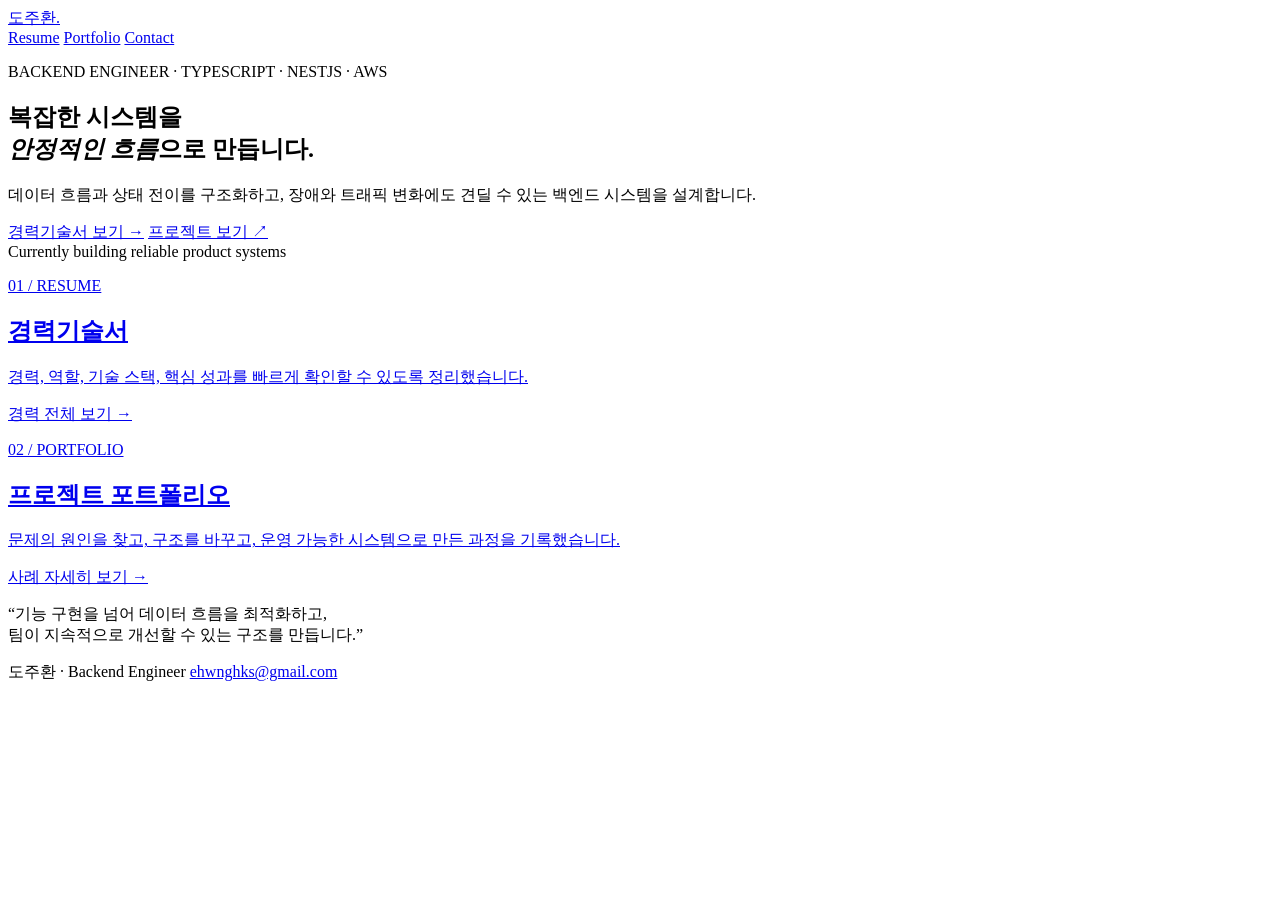
==== index.html @ 6c372f58 "feat: add resume portfolio landing page" ====
<!doctype html>
<html lang="ko">
<head>
  <meta charset="UTF-8">
  <meta name="viewport" content="width=device-width, initial-scale=1">
  <meta name="description" content="도주환 Backend Engineer Resume and Portfolio">
  <title>도주환 | Backend Engineer</title>
  <link rel="stylesheet" href="./styles.css">
</head>
<body>
  <main class="landing">
    <nav class="nav shell">
      <a class="brand" href="./">도주환<span>.</span></a>
      <div class="nav-links">
        <a href="./resume/">Resume</a>
        <a href="./portfolio/">Portfolio</a>
        <a href="mailto:ehwnghks@gmail.com">Contact</a>
      </div>
    </nav>

    <section class="hero shell">
      <p class="eyebrow">BACKEND ENGINEER · TYPESCRIPT · NESTJS · AWS</p>
      <h1>복잡한 시스템을<br><em>안정적인 흐름</em>으로 만듭니다.</h1>
      <p class="hero-copy">데이터 흐름과 상태 전이를 구조화하고, 장애와 트래픽 변화에도 견딜 수 있는 백엔드 시스템을 설계합니다.</p>
      <div class="hero-actions">
        <a class="button button-primary" href="./resume/">경력기술서 보기 <span>→</span></a>
        <a class="button button-ghost" href="./portfolio/">프로젝트 보기 <span>↗</span></a>
      </div>
      <div class="hero-note"><span class="status-dot"></span> Currently building reliable product systems</div>
    </section>

    <section class="landing-grid shell">
      <a class="landing-card accent-card" href="./resume/">
        <p class="card-index">01 / RESUME</p>
        <h2>경력기술서</h2>
        <p>경력, 역할, 기술 스택, 핵심 성과를 빠르게 확인할 수 있도록 정리했습니다.</p>
        <span class="card-link">경력 전체 보기 →</span>
      </a>
      <a class="landing-card" href="./portfolio/">
        <p class="card-index">02 / PORTFOLIO</p>
        <h2>프로젝트 포트폴리오</h2>
        <p>문제의 원인을 찾고, 구조를 바꾸고, 운영 가능한 시스템으로 만든 과정을 기록했습니다.</p>
        <span class="card-link">사례 자세히 보기 →</span>
      </a>
    </section>

    <section class="quote shell">
      <p>“기능 구현을 넘어 데이터 흐름을 최적화하고,<br>팀이 지속적으로 개선할 수 있는 구조를 만듭니다.”</p>
    </section>

    <footer class="footer shell">
      <span>도주환 · Backend Engineer</span>
      <a href="mailto:ehwnghks@gmail.com">ehwnghks@gmail.com</a>
    </footer>
  </main>
</body>
</html>
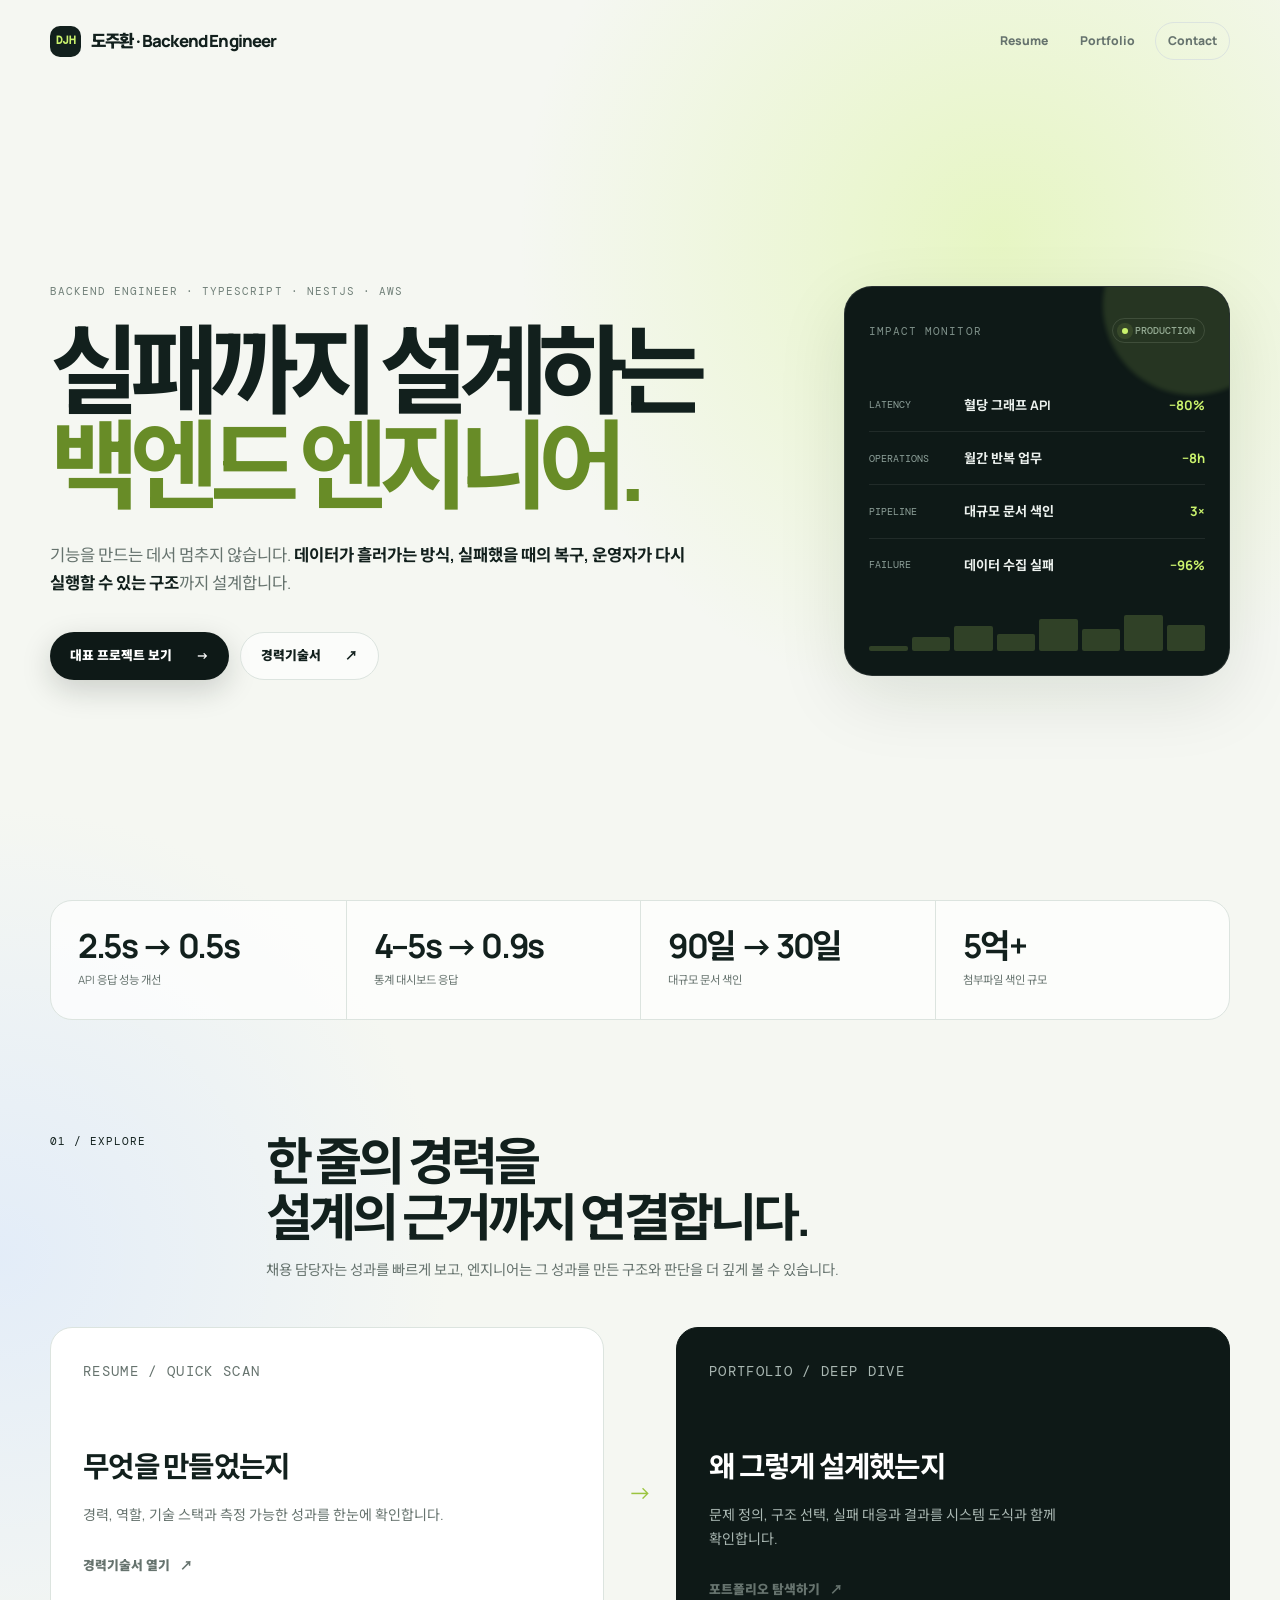
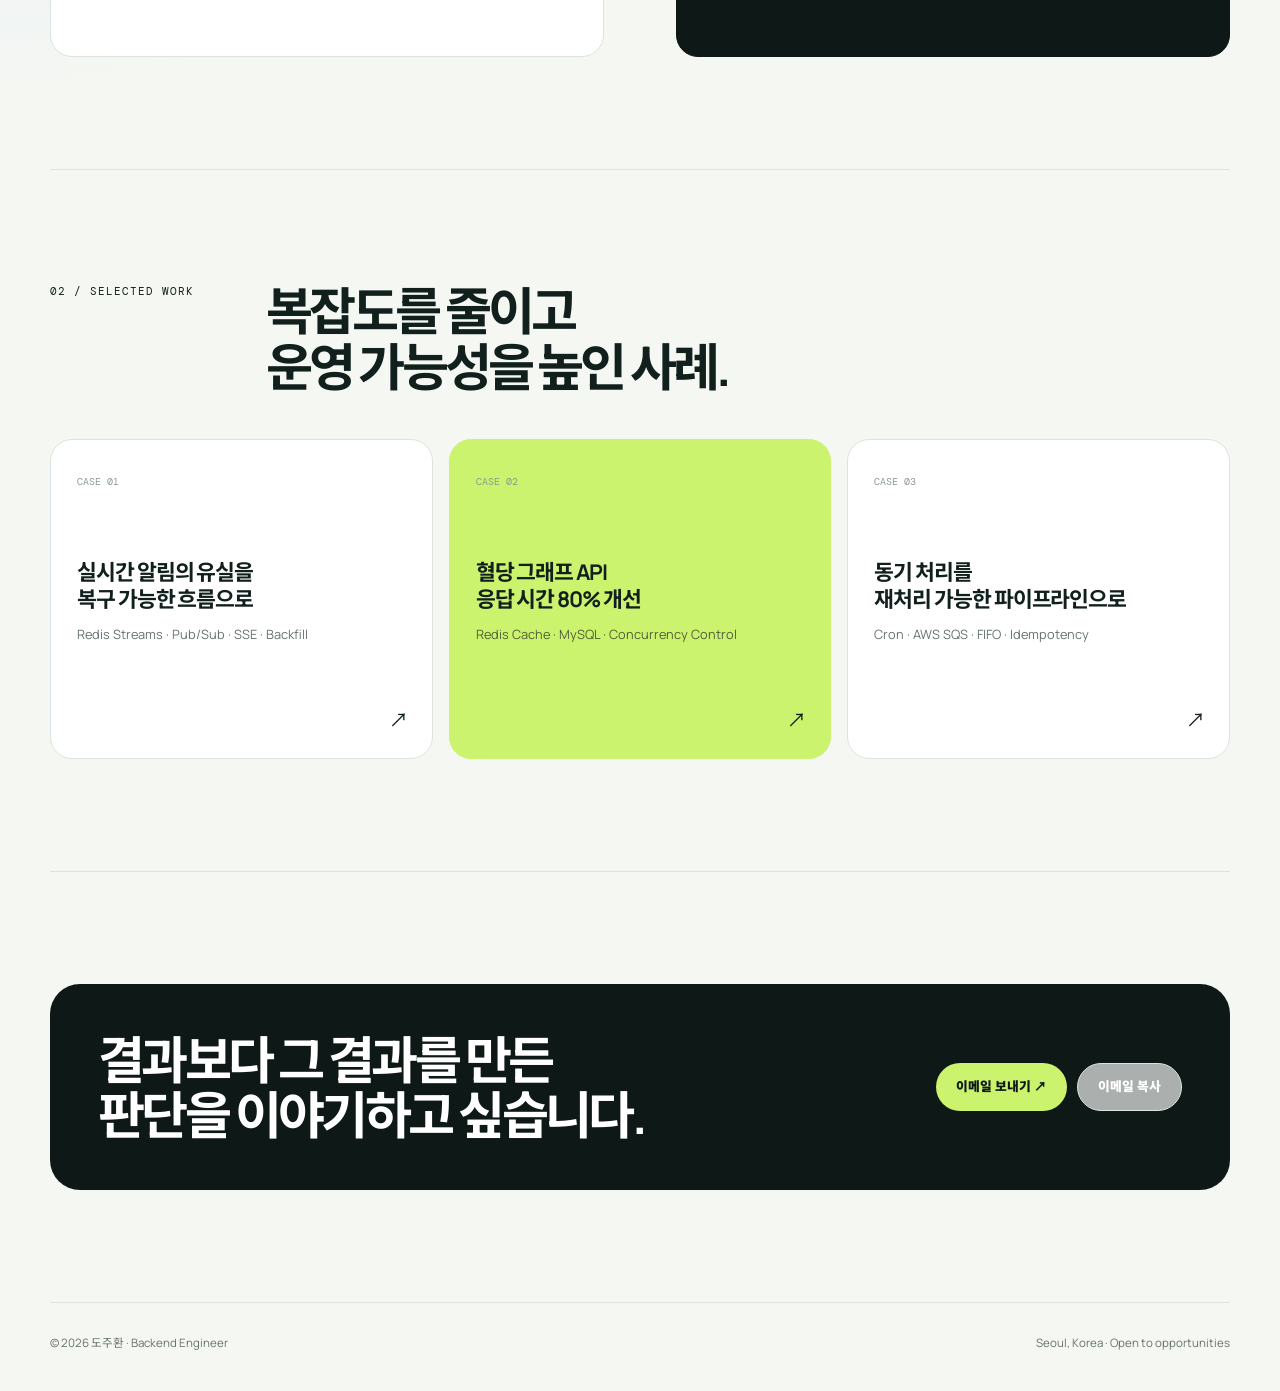
==== commit e5401a7e: "feat: redesign resume portfolio experience" ====
--- a/index.html
+++ b/index.html
@@ -3,54 +3,126 @@
 <head>
   <meta charset="UTF-8">
   <meta name="viewport" content="width=device-width, initial-scale=1">
-  <meta name="description" content="도주환 Backend Engineer Resume and Portfolio">
+  <meta name="description" content="도주환 Backend Engineer — 데이터 흐름과 실패를 설계하는 백엔드 엔지니어">
+  <meta name="theme-color" content="#0e1917">
   <title>도주환 | Backend Engineer</title>
   <link rel="stylesheet" href="./styles.css">
+  <script src="./script.js" defer></script>
 </head>
 <body>
+  <div class="reading-progress" aria-hidden="true"></div>
   <main class="landing">
-    <nav class="nav shell">
-      <a class="brand" href="./">도주환<span>.</span></a>
+    <nav class="nav shell" aria-label="주요 메뉴">
+      <a class="brand" href="./"><span class="brand-mark">DJH</span><span>도주환 · Backend Engineer</span></a>
       <div class="nav-links">
         <a href="./resume/">Resume</a>
         <a href="./portfolio/">Portfolio</a>
-        <a href="mailto:ehwnghks@gmail.com">Contact</a>
+        <a class="nav-contact" href="mailto:ehwnghks@gmail.com">Contact</a>
       </div>
     </nav>
 
     <section class="hero shell">
-      <p class="eyebrow">BACKEND ENGINEER · TYPESCRIPT · NESTJS · AWS</p>
-      <h1>복잡한 시스템을<br><em>안정적인 흐름</em>으로 만듭니다.</h1>
-      <p class="hero-copy">데이터 흐름과 상태 전이를 구조화하고, 장애와 트래픽 변화에도 견딜 수 있는 백엔드 시스템을 설계합니다.</p>
-      <div class="hero-actions">
-        <a class="button button-primary" href="./resume/">경력기술서 보기 <span>→</span></a>
-        <a class="button button-ghost" href="./portfolio/">프로젝트 보기 <span>↗</span></a>
+      <div data-reveal>
+        <p class="eyebrow">BACKEND ENGINEER · TYPESCRIPT · NESTJS · AWS</p>
+        <h1>실패까지 설계하는<br><span class="accent">백엔드 엔지니어.</span></h1>
+        <p class="hero-copy">기능을 만드는 데서 멈추지 않습니다. <strong>데이터가 흘러가는 방식, 실패했을 때의 복구, 운영자가 다시 실행할 수 있는 구조</strong>까지 설계합니다.</p>
+        <div class="hero-actions">
+          <a class="button button-primary" href="./portfolio/">대표 프로젝트 보기 <span>→</span></a>
+          <a class="button button-ghost" href="./resume/">경력기술서 <span>↗</span></a>
+        </div>
       </div>
-      <div class="hero-note"><span class="status-dot"></span> Currently building reliable product systems</div>
+
+      <aside class="hero-proof" data-reveal aria-label="주요 성과">
+        <div class="proof-head">
+          <p class="diagram-label">IMPACT MONITOR</p>
+          <span class="live-pill">PRODUCTION</span>
+        </div>
+        <div class="proof-stack">
+          <div class="proof-row"><span>LATENCY</span><strong>혈당 그래프 API</strong><b>−80%</b></div>
+          <div class="proof-row"><span>OPERATIONS</span><strong>월간 반복 업무</strong><b>−8h</b></div>
+          <div class="proof-row"><span>PIPELINE</span><strong>대규모 문서 색인</strong><b>3×</b></div>
+          <div class="proof-row"><span>FAILURE</span><strong>데이터 수집 실패</strong><b>−96%</b></div>
+        </div>
+        <div class="signal" aria-hidden="true"><i></i><i></i><i></i><i></i><i></i><i></i><i></i><i></i></div>
+      </aside>
     </section>
 
-    <section class="landing-grid shell">
-      <a class="landing-card accent-card" href="./resume/">
-        <p class="card-index">01 / RESUME</p>
-        <h2>경력기술서</h2>
-        <p>경력, 역할, 기술 스택, 핵심 성과를 빠르게 확인할 수 있도록 정리했습니다.</p>
-        <span class="card-link">경력 전체 보기 →</span>
-      </a>
-      <a class="landing-card" href="./portfolio/">
-        <p class="card-index">02 / PORTFOLIO</p>
-        <h2>프로젝트 포트폴리오</h2>
-        <p>문제의 원인을 찾고, 구조를 바꾸고, 운영 가능한 시스템으로 만든 과정을 기록했습니다.</p>
-        <span class="card-link">사례 자세히 보기 →</span>
-      </a>
+    <section class="shell" aria-label="성과 수치" data-reveal>
+      <div class="impact-strip">
+        <div class="impact-item"><strong>2.5s → 0.5s</strong><span>API 응답 성능 개선</span></div>
+        <div class="impact-item"><strong>4–5s → 0.9s</strong><span>통계 대시보드 응답</span></div>
+        <div class="impact-item"><strong>90일 → 30일</strong><span>대규모 문서 색인</span></div>
+        <div class="impact-item"><strong>5억+</strong><span>첨부파일 색인 규모</span></div>
+      </div>
     </section>
 
-    <section class="quote shell">
-      <p>“기능 구현을 넘어 데이터 흐름을 최적화하고,<br>팀이 지속적으로 개선할 수 있는 구조를 만듭니다.”</p>
+    <section class="section shell" data-reveal>
+      <div class="section-head">
+        <span class="section-kicker">01 / Explore</span>
+        <div>
+          <h2>한 줄의 경력을<br>설계의 근거까지 연결합니다.</h2>
+          <p>채용 담당자는 성과를 빠르게 보고, 엔지니어는 그 성과를 만든 구조와 판단을 더 깊게 볼 수 있습니다.</p>
+        </div>
+      </div>
+      <div class="bridge">
+        <a class="bridge-card" href="./resume/">
+          <p class="card-index">RESUME / QUICK SCAN</p>
+          <h3>무엇을 만들었는지</h3>
+          <p>경력, 역할, 기술 스택과 측정 가능한 성과를 한눈에 확인합니다.</p>
+          <span class="text-link">경력기술서 열기</span>
+        </a>
+        <div class="bridge-arrow" aria-hidden="true">→</div>
+        <a class="bridge-card dark" href="./portfolio/">
+          <p class="card-index">PORTFOLIO / DEEP DIVE</p>
+          <h3>왜 그렇게 설계했는지</h3>
+          <p>문제 정의, 구조 선택, 실패 대응과 결과를 시스템 도식과 함께 확인합니다.</p>
+          <span class="text-link">포트폴리오 탐색하기</span>
+        </a>
+      </div>
+    </section>
+
+    <section class="section shell" data-reveal>
+      <div class="section-head">
+        <span class="section-kicker">02 / Selected work</span>
+        <div>
+          <h2>복잡도를 줄이고<br>운영 가능성을 높인 사례.</h2>
+        </div>
+      </div>
+      <div class="case-preview-grid">
+        <a class="case-preview" href="./portfolio/#realtime">
+          <span class="number">CASE 01</span>
+          <h3>실시간 알림의 유실을<br>복구 가능한 흐름으로</h3>
+          <p>Redis Streams · Pub/Sub · SSE · Backfill</p>
+          <span class="case-arrow">↗</span>
+        </a>
+        <a class="case-preview" href="./portfolio/#performance">
+          <span class="number">CASE 02</span>
+          <h3>혈당 그래프 API<br>응답 시간 80% 개선</h3>
+          <p>Redis Cache · MySQL · Concurrency Control</p>
+          <span class="case-arrow">↗</span>
+        </a>
+        <a class="case-preview" href="./portfolio/#pipeline">
+          <span class="number">CASE 03</span>
+          <h3>동기 처리를<br>재처리 가능한 파이프라인으로</h3>
+          <p>Cron · AWS SQS · FIFO · Idempotency</p>
+          <span class="case-arrow">↗</span>
+        </a>
+      </div>
+    </section>
+
+    <section class="section shell" data-reveal>
+      <div class="cta-band">
+        <h2>결과보다 그 결과를 만든<br>판단을 이야기하고 싶습니다.</h2>
+        <div class="cta-actions">
+          <a class="button button-light" href="mailto:ehwnghks@gmail.com">이메일 보내기 ↗</a>
+          <button class="button button-ghost" data-copy-email="ehwnghks@gmail.com">이메일 복사</button>
+        </div>
+      </div>
     </section>
 
     <footer class="footer shell">
-      <span>도주환 · Backend Engineer</span>
-      <a href="mailto:ehwnghks@gmail.com">ehwnghks@gmail.com</a>
+      <span>© 2026 도주환 · Backend Engineer</span>
+      <span>Seoul, Korea · Open to opportunities</span>
     </footer>
   </main>
 </body>
--- a/styles.css
+++ b/styles.css
@@ -0,0 +1,541 @@
+@import url('https://fonts.googleapis.com/css2?family=DM+Mono:wght@400;500&family=Manrope:wght@400;500;600;700;800&family=Noto+Sans+KR:wght@400;500;600;700;800;900&display=swap');
+
+:root {
+  --ink: #12201d;
+  --muted: #66736e;
+  --soft: #8d9994;
+  --line: #dce4df;
+  --paper: #f5f7f2;
+  --white: #fff;
+  --night: #0e1917;
+  --night-2: #172522;
+  --lime: #cbf36d;
+  --lime-deep: #9bc43f;
+  --blue: #cfe1ff;
+  --peach: #ffb199;
+  --mono: 'DM Mono', monospace;
+  --sans: 'Manrope', 'Noto Sans KR', sans-serif;
+  --radius: 22px;
+  --shadow: 0 22px 70px rgba(14, 25, 23, .10);
+}
+
+* { box-sizing: border-box; }
+html { scroll-behavior: smooth; scroll-padding-top: 96px; }
+body {
+  margin: 0;
+  color: var(--ink);
+  background: var(--paper);
+  font-family: var(--sans);
+  line-height: 1.7;
+  word-break: keep-all;
+}
+a { color: inherit; text-decoration: none; }
+button { color: inherit; font: inherit; }
+.shell { width: min(1180px, calc(100% - 48px)); margin-inline: auto; }
+.reading-progress {
+  position: fixed;
+  inset: 0 0 auto;
+  z-index: 100;
+  height: 3px;
+  background: var(--lime);
+  transform: scaleX(0);
+  transform-origin: left;
+}
+
+.nav {
+  min-height: 82px;
+  display: flex;
+  align-items: center;
+  justify-content: space-between;
+  gap: 28px;
+}
+.brand {
+  display: inline-flex;
+  align-items: center;
+  gap: 10px;
+  font-size: 1.05rem;
+  font-weight: 900;
+  letter-spacing: -.05em;
+}
+.brand-mark {
+  display: grid;
+  place-items: center;
+  width: 31px;
+  height: 31px;
+  border-radius: 10px;
+  background: var(--ink);
+  color: var(--lime);
+  font-family: var(--mono);
+  font-size: .7rem;
+  letter-spacing: -.06em;
+}
+.nav-links { display: flex; align-items: center; gap: 8px; }
+.nav-links a {
+  padding: 8px 12px;
+  border-radius: 999px;
+  color: var(--muted);
+  font-size: .76rem;
+  font-weight: 800;
+  transition: background .2s, color .2s;
+}
+.nav-links a:hover,
+.nav-links a[aria-current='page'] { color: var(--ink); background: rgba(255,255,255,.74); }
+.nav-links .nav-contact { border: 1px solid var(--line); }
+
+.eyebrow, .section-kicker, .meta, .tag, .card-index, .diagram-label {
+  font-family: var(--mono);
+  text-transform: uppercase;
+  letter-spacing: .095em;
+  font-size: .67rem;
+}
+.eyebrow { margin: 0; color: #718079; }
+.button {
+  display: inline-flex;
+  align-items: center;
+  justify-content: center;
+  gap: 24px;
+  min-height: 48px;
+  padding: 12px 20px;
+  border: 0;
+  border-radius: 999px;
+  font-size: .8rem;
+  font-weight: 900;
+  cursor: pointer;
+  transition: transform .2s, box-shadow .2s, background .2s;
+}
+.button:hover { transform: translateY(-2px); }
+.button-primary { color: var(--white); background: var(--night); box-shadow: 0 10px 30px rgba(14,25,23,.18); }
+.button-primary:hover { box-shadow: 0 15px 36px rgba(14,25,23,.25); }
+.button-light { color: var(--night); background: var(--lime); }
+.button-ghost { border: 1px solid var(--line); background: rgba(255,255,255,.65); }
+.text-link {
+  display: inline-flex;
+  align-items: center;
+  gap: 10px;
+  color: var(--muted);
+  font-size: .8rem;
+  font-weight: 900;
+}
+.text-link::after { content: '↗'; transition: transform .2s; }
+.text-link:hover { color: var(--ink); }
+.text-link:hover::after { transform: translate(2px,-2px); }
+
+/* Landing */
+.landing {
+  min-height: 100vh;
+  background:
+    radial-gradient(circle at 78% 8%, rgba(203,243,109,.35), transparent 30rem),
+    radial-gradient(circle at 0 42%, rgba(207,225,255,.48), transparent 28rem),
+    var(--paper);
+}
+.hero {
+  display: grid;
+  grid-template-columns: minmax(0, 1.3fr) minmax(330px, .7fr);
+  align-items: center;
+  gap: 78px;
+  min-height: calc(100vh - 82px);
+  padding-block: 90px 110px;
+}
+.hero h1, .page-title h1 {
+  margin: 20px 0 0;
+  font-size: clamp(3.35rem, 7.6vw, 7.35rem);
+  line-height: .98;
+  letter-spacing: -.095em;
+}
+.hero h1 .accent, .page-title h1 .accent { color: #688c27; }
+.hero-copy {
+  max-width: 640px;
+  margin: 30px 0 0;
+  color: var(--muted);
+  font-size: 1.04rem;
+}
+.hero-copy strong { color: var(--ink); }
+.hero-actions { display: flex; flex-wrap: wrap; gap: 11px; margin-top: 34px; }
+.hero-proof {
+  position: relative;
+  padding: 24px;
+  border: 1px solid rgba(255,255,255,.1);
+  border-radius: 28px;
+  color: #edf2ef;
+  background: var(--night);
+  box-shadow: var(--shadow);
+  overflow: hidden;
+}
+.hero-proof::before {
+  content: '';
+  position: absolute;
+  width: 180px;
+  height: 180px;
+  right: -54px;
+  top: -72px;
+  border-radius: 50%;
+  background: rgba(203,243,109,.13);
+  filter: blur(2px);
+}
+.proof-head { display: flex; align-items: center; justify-content: space-between; gap: 16px; }
+.proof-head span { color: #8ea09a; }
+.live-pill {
+  display: inline-flex;
+  align-items: center;
+  gap: 7px;
+  padding: 5px 9px;
+  border: 1px solid rgba(255,255,255,.12);
+  border-radius: 999px;
+  color: #cbd6d2;
+  font: 500 .61rem var(--mono);
+}
+.live-pill::before {
+  content: '';
+  width: 6px;
+  height: 6px;
+  border-radius: 50%;
+  background: var(--lime);
+  box-shadow: 0 0 0 5px rgba(203,243,109,.1);
+}
+.proof-stack { margin-top: 28px; }
+.proof-row {
+  display: grid;
+  grid-template-columns: 84px 1fr auto;
+  align-items: center;
+  gap: 11px;
+  padding: 15px 0;
+  border-top: 1px solid rgba(255,255,255,.08);
+}
+.proof-row:first-child { border-top: 0; }
+.proof-row span { color: #8ea09a; font: .62rem var(--mono); }
+.proof-row strong { font-size: .82rem; }
+.proof-row b { color: var(--lime); font-size: .82rem; }
+.signal {
+  display: flex;
+  align-items: flex-end;
+  gap: 4px;
+  height: 36px;
+  margin-top: 24px;
+}
+.signal i { flex: 1; min-height: 5px; border-radius: 2px; background: rgba(203,243,109,.18); animation: pulse 2.5s ease-in-out infinite; }
+.signal i:nth-child(2) { height: 38%; animation-delay: -.3s; }
+.signal i:nth-child(3) { height: 68%; animation-delay: -.8s; }
+.signal i:nth-child(4) { height: 48%; animation-delay: -1.2s; }
+.signal i:nth-child(5) { height: 90%; animation-delay: -.5s; }
+.signal i:nth-child(6) { height: 60%; animation-delay: -1.6s; }
+.signal i:nth-child(7) { height: 100%; animation-delay: -.9s; }
+.signal i:nth-child(8) { height: 72%; animation-delay: -1.8s; }
+@keyframes pulse { 50% { background: var(--lime); } }
+
+.impact-strip {
+  display: grid;
+  grid-template-columns: repeat(4, 1fr);
+  border: 1px solid var(--line);
+  border-radius: var(--radius);
+  background: rgba(255,255,255,.72);
+  overflow: hidden;
+}
+.impact-item { padding: 27px; border-left: 1px solid var(--line); }
+.impact-item:first-child { border-left: 0; }
+.impact-item strong { display: block; font-size: clamp(1.55rem, 2.6vw, 2.35rem); line-height: 1.1; letter-spacing: -.07em; }
+.impact-item span { color: var(--muted); font-size: .71rem; }
+
+.section { padding-block: 112px; }
+.section + .section { border-top: 1px solid var(--line); }
+.section-head {
+  display: grid;
+  grid-template-columns: 180px 1fr;
+  gap: 36px;
+  margin-bottom: 44px;
+}
+.section-head h2 { max-width: 740px; margin: 0; font-size: clamp(2rem, 4vw, 3.7rem); line-height: 1.1; letter-spacing: -.075em; }
+.section-head p { max-width: 600px; margin: 14px 0 0; color: var(--muted); font-size: .9rem; }
+
+.bridge {
+  display: grid;
+  grid-template-columns: 1fr 72px 1fr;
+  align-items: stretch;
+}
+.bridge-card {
+  min-height: 330px;
+  padding: 32px;
+  border-radius: var(--radius);
+  background: var(--white);
+  border: 1px solid var(--line);
+}
+.bridge-card.dark { color: var(--white); background: var(--night); border-color: var(--night); }
+.bridge-card h3 { margin: 58px 0 12px; font-size: 1.8rem; letter-spacing: -.06em; }
+.bridge-card p { max-width: 410px; margin: 0 0 24px; color: var(--muted); font-size: .88rem; }
+.bridge-card.dark p { color: #aab8b3; }
+.bridge-arrow { display: grid; place-items: center; color: var(--lime-deep); font-size: 1.5rem; }
+.case-preview-grid { display: grid; grid-template-columns: repeat(3, 1fr); gap: 16px; }
+.case-preview {
+  position: relative;
+  min-height: 320px;
+  padding: 26px;
+  border: 1px solid var(--line);
+  border-radius: var(--radius);
+  background: var(--white);
+  overflow: hidden;
+  transition: transform .25s, box-shadow .25s;
+}
+.case-preview:hover { transform: translateY(-5px); box-shadow: var(--shadow); }
+.case-preview .number { color: var(--soft); font: .65rem var(--mono); }
+.case-preview h3 { margin: 65px 0 12px; font-size: 1.35rem; line-height: 1.25; letter-spacing: -.05em; }
+.case-preview p { color: var(--muted); font-size: .8rem; }
+.case-preview .case-arrow { position: absolute; right: 24px; bottom: 21px; font-size: 1.2rem; }
+.case-preview:nth-child(2) { background: var(--lime); border-color: var(--lime); }
+.case-preview:nth-child(2) p { color: #506138; }
+.cta-band {
+  display: flex;
+  align-items: center;
+  justify-content: space-between;
+  gap: 32px;
+  padding: 48px;
+  border-radius: 30px;
+  color: var(--white);
+  background: var(--night);
+}
+.cta-band h2 { max-width: 600px; margin: 0; font-size: clamp(1.8rem, 4vw, 3.4rem); line-height: 1.08; letter-spacing: -.07em; }
+.cta-actions { display: flex; flex-wrap: wrap; gap: 10px; }
+
+/* Inner pages */
+.page { background: var(--paper); }
+.page-header {
+  position: relative;
+  padding-bottom: 88px;
+  background:
+    linear-gradient(120deg, rgba(203,243,109,.22), transparent 48%),
+    var(--paper);
+  border-bottom: 1px solid var(--line);
+  overflow: hidden;
+}
+.page-header::after {
+  content: 'SYSTEM / FLOW / IMPACT';
+  position: absolute;
+  right: -36px;
+  bottom: 18px;
+  color: rgba(18,32,29,.035);
+  font: 500 clamp(3.5rem, 8vw, 8rem) var(--mono);
+  letter-spacing: -.08em;
+  white-space: nowrap;
+}
+.page-title { position: relative; z-index: 1; padding-top: 76px; }
+.page-title h1 { max-width: 900px; font-size: clamp(3rem, 6.6vw, 6.2rem); }
+.page-title > p:not(.eyebrow) { max-width: 660px; margin: 24px 0 0; color: var(--muted); }
+.page-actions { display: flex; flex-wrap: wrap; align-items: center; gap: 12px; margin-top: 28px; }
+
+.jump-nav {
+  position: sticky;
+  top: 14px;
+  z-index: 20;
+  display: flex;
+  gap: 6px;
+  width: max-content;
+  max-width: calc(100% - 32px);
+  margin: -25px auto 0;
+  padding: 6px;
+  border: 1px solid rgba(220,228,223,.9);
+  border-radius: 999px;
+  background: rgba(255,255,255,.86);
+  box-shadow: 0 10px 34px rgba(14,25,23,.08);
+  backdrop-filter: blur(14px);
+  overflow-x: auto;
+}
+.jump-nav a { padding: 9px 13px; border-radius: 999px; color: var(--muted); font-size: .7rem; font-weight: 800; white-space: nowrap; }
+.jump-nav a:hover { color: var(--ink); background: var(--paper); }
+
+.snapshot-grid { display: grid; grid-template-columns: repeat(3, 1fr); gap: 15px; }
+.info-card {
+  min-height: 230px;
+  padding: 26px;
+  border: 1px solid var(--line);
+  border-radius: var(--radius);
+  background: var(--white);
+}
+.info-card .icon {
+  display: grid;
+  place-items: center;
+  width: 40px;
+  height: 40px;
+  border-radius: 12px;
+  color: var(--night);
+  background: var(--lime);
+  font: 500 .68rem var(--mono);
+}
+.info-card h3 { margin: 48px 0 10px; font-size: 1.05rem; letter-spacing: -.04em; }
+.info-card p { margin: 0; color: var(--muted); font-size: .82rem; }
+
+.experience {
+  display: grid;
+  grid-template-columns: 190px 1fr;
+  gap: 54px;
+  padding: 52px 0;
+  border-top: 1px solid var(--line);
+}
+.experience:first-of-type { padding-top: 0; border-top: 0; }
+.company { font-size: .9rem; font-weight: 900; }
+.role, .date { color: var(--muted); font-size: .72rem; }
+.experience h3 { max-width: 720px; margin: 0 0 10px; font-size: clamp(1.4rem, 2.7vw, 2.25rem); line-height: 1.2; letter-spacing: -.065em; }
+.experience-copy { margin: 0; color: var(--muted); font-size: .88rem; }
+.metric-row { display: flex; flex-wrap: wrap; gap: 9px; margin: 23px 0; }
+.metric { min-width: 140px; padding: 13px 15px; border-radius: 12px; background: var(--blue); }
+.metric:nth-child(2) { background: #e8f5c9; }
+.metric:nth-child(3) { background: #ffe6de; }
+.metric strong { display: block; font-size: 1.18rem; line-height: 1.2; letter-spacing: -.05em; }
+.metric span { color: var(--muted); font-size: .63rem; }
+.experience ul, .case-copy ul { margin: 19px 0 0; padding-left: 19px; color: var(--muted); font-size: .82rem; }
+.experience li, .case-copy li { margin: 7px 0; }
+.project-links { display: flex; flex-wrap: wrap; gap: 8px; margin-top: 22px; }
+.project-link {
+  display: inline-flex;
+  align-items: center;
+  gap: 10px;
+  padding: 9px 12px;
+  border: 1px solid var(--line);
+  border-radius: 999px;
+  background: var(--white);
+  font-size: .7rem;
+  font-weight: 900;
+  transition: border .2s, transform .2s;
+}
+.project-link:hover { border-color: var(--lime-deep); transform: translateY(-2px); }
+.skills { display: grid; grid-template-columns: repeat(4, 1fr); gap: 13px; }
+.skill-group { min-height: 145px; padding: 21px; border: 1px solid var(--line); border-radius: 16px; background: var(--white); }
+.skill-group h3 { margin: 0 0 20px; font-size: .76rem; font-family: var(--mono); color: #718079; }
+.skill-group p { margin: 0; font-size: .79rem; font-weight: 700; }
+.timeline { display: grid; grid-template-columns: repeat(3, 1fr); gap: 14px; }
+.timeline-item { padding: 23px; border-left: 3px solid var(--lime-deep); background: var(--white); }
+.timeline-item strong { display: block; font-size: .84rem; }
+.timeline-item span { color: var(--muted); font-size: .73rem; }
+
+/* Portfolio */
+.process { display: grid; grid-template-columns: repeat(3, 1fr); gap: 14px; counter-reset: process; }
+.process-card { min-height: 260px; padding: 28px; border-radius: var(--radius); color: var(--white); background: var(--night); }
+.process-card::before { counter-increment: process; content: '0' counter(process); color: var(--lime); font: .68rem var(--mono); }
+.process-card h3 { margin: 72px 0 10px; font-size: 1.12rem; letter-spacing: -.04em; }
+.process-card p { margin: 0; color: #a9b8b2; font-size: .8rem; }
+.case {
+  display: grid;
+  grid-template-columns: minmax(0, .78fr) minmax(420px, 1.22fr);
+  gap: 64px;
+  padding: 82px 0;
+  border-top: 1px solid var(--line);
+}
+.case:first-of-type { padding-top: 0; border-top: 0; }
+.case h3 { margin: 13px 0 16px; font-size: clamp(1.8rem, 3.8vw, 3.45rem); line-height: 1.08; letter-spacing: -.075em; }
+.case-intro { margin: 0; color: var(--muted); font-size: .88rem; }
+.tags { display: flex; flex-wrap: wrap; gap: 6px; margin-top: 18px; }
+.tag { padding: 5px 8px; border: 1px solid var(--line); border-radius: 6px; color: #708078; font-size: .57rem; }
+.case-copy { align-self: center; }
+.case-grid { display: grid; grid-template-columns: repeat(3, 1fr); gap: 10px; margin-top: 16px; }
+.case-block { min-height: 145px; padding: 18px; border: 1px solid var(--line); border-radius: 14px; background: var(--white); }
+.case-block h4 { margin: 0 0 10px; color: #75875a; font: .62rem var(--mono); }
+.case-block p { margin: 0; color: var(--muted); font-size: .74rem; }
+.case-block.result { border-color: var(--lime); background: var(--lime); }
+.case-block.result strong { display: block; margin-bottom: 6px; font-size: 1.25rem; letter-spacing: -.055em; }
+.case-block.result p { color: #536239; }
+
+.architecture {
+  position: relative;
+  min-height: 255px;
+  margin-bottom: 16px;
+  padding: 24px;
+  border-radius: 20px;
+  color: #eaf0ed;
+  background:
+    linear-gradient(rgba(255,255,255,.035) 1px, transparent 1px),
+    linear-gradient(90deg, rgba(255,255,255,.035) 1px, transparent 1px),
+    var(--night);
+  background-size: 24px 24px;
+  overflow: hidden;
+}
+.architecture::after {
+  content: '';
+  position: absolute;
+  inset: auto -40px -90px auto;
+  width: 220px;
+  height: 220px;
+  border-radius: 50%;
+  background: rgba(203,243,109,.08);
+}
+.diagram-label { position: relative; z-index: 2; color: #7f918a; }
+.flow {
+  position: relative;
+  z-index: 2;
+  display: flex;
+  align-items: center;
+  gap: 9px;
+  margin-top: 52px;
+}
+.node {
+  flex: 1;
+  min-width: 0;
+  padding: 13px 9px;
+  border: 1px solid rgba(255,255,255,.13);
+  border-radius: 11px;
+  text-align: center;
+  background: rgba(255,255,255,.055);
+}
+.node strong { display: block; overflow: hidden; font-size: .67rem; text-overflow: ellipsis; white-space: nowrap; }
+.node span { display: block; margin-top: 3px; color: #82948d; font: .52rem var(--mono); }
+.node.accent { color: var(--night); border-color: var(--lime); background: var(--lime); }
+.node.accent span { color: #526238; }
+.connector { flex: 0 0 auto; color: var(--lime); font: .75rem var(--mono); }
+.diagram-note { position: relative; z-index: 2; margin: 45px 0 0; color: #81918b; font: .58rem var(--mono); }
+
+.contact-section { padding-bottom: 40px; }
+.footer { display: flex; justify-content: space-between; gap: 20px; padding: 30px 0 38px; border-top: 1px solid var(--line); color: var(--muted); font-size: .72rem; }
+
+.has-motion [data-reveal] { opacity: 0; transform: translateY(22px); transition: opacity .65s ease var(--reveal-delay), transform .65s ease var(--reveal-delay); }
+.has-motion [data-reveal].is-visible { opacity: 1; transform: translateY(0); }
+
+@media (prefers-reduced-motion: reduce) {
+  html { scroll-behavior: auto; }
+  *, *::before, *::after { animation-duration: .01ms !important; transition-duration: .01ms !important; }
+}
+
+@media (max-width: 900px) {
+  .hero { grid-template-columns: 1fr; min-height: auto; padding-block: 90px; }
+  .hero-proof { max-width: 560px; }
+  .impact-strip { grid-template-columns: repeat(2, 1fr); }
+  .impact-item:nth-child(3) { border-left: 0; border-top: 1px solid var(--line); }
+  .impact-item:nth-child(4) { border-top: 1px solid var(--line); }
+  .case-preview-grid, .snapshot-grid, .process { grid-template-columns: 1fr; }
+  .case-preview { min-height: 250px; }
+  .case-preview h3 { margin-top: 40px; }
+  .skills { grid-template-columns: repeat(2, 1fr); }
+  .case { grid-template-columns: 1fr; gap: 28px; }
+}
+
+@media (max-width: 680px) {
+  .shell { width: min(100% - 30px, 600px); }
+  .nav { min-height: 70px; }
+  .nav-links { gap: 0; }
+  .nav-links a { padding: 7px 8px; font-size: .64rem; }
+  .nav-links .nav-contact { display: none; }
+  .brand { font-size: 0; gap: 0; }
+  .brand-mark { font-size: .66rem; }
+  .hero { gap: 48px; padding-block: 66px 82px; }
+  .hero h1, .page-title h1 { font-size: 3.25rem; }
+  .hero-copy { font-size: .9rem; }
+  .hero-proof { padding: 20px; }
+  .proof-row { grid-template-columns: 72px 1fr auto; }
+  .impact-item { padding: 20px; }
+  .impact-item strong { font-size: 1.45rem; }
+  .section { padding-block: 78px; }
+  .section-head { grid-template-columns: 1fr; gap: 12px; margin-bottom: 30px; }
+  .bridge { grid-template-columns: 1fr; gap: 12px; }
+  .bridge-card { min-height: 270px; }
+  .bridge-card h3 { margin-top: 36px; }
+  .bridge-arrow { transform: rotate(90deg); }
+  .cta-band { align-items: flex-start; flex-direction: column; padding: 30px; }
+  .page-header { padding-bottom: 68px; }
+  .page-title { padding-top: 56px; }
+  .jump-nav { justify-content: flex-start; }
+  .experience { grid-template-columns: 1fr; gap: 18px; padding-block: 42px; }
+  .skills, .timeline { grid-template-columns: 1fr; }
+  .case { padding-block: 64px; }
+  .case-grid { grid-template-columns: 1fr; }
+  .architecture { min-height: 360px; }
+  .flow { align-items: stretch; flex-direction: column; margin-top: 30px; }
+  .node { width: 100%; }
+  .connector { transform: rotate(90deg); }
+  .diagram-note { margin-top: 25px; }
+  .footer { flex-direction: column; }
+}
